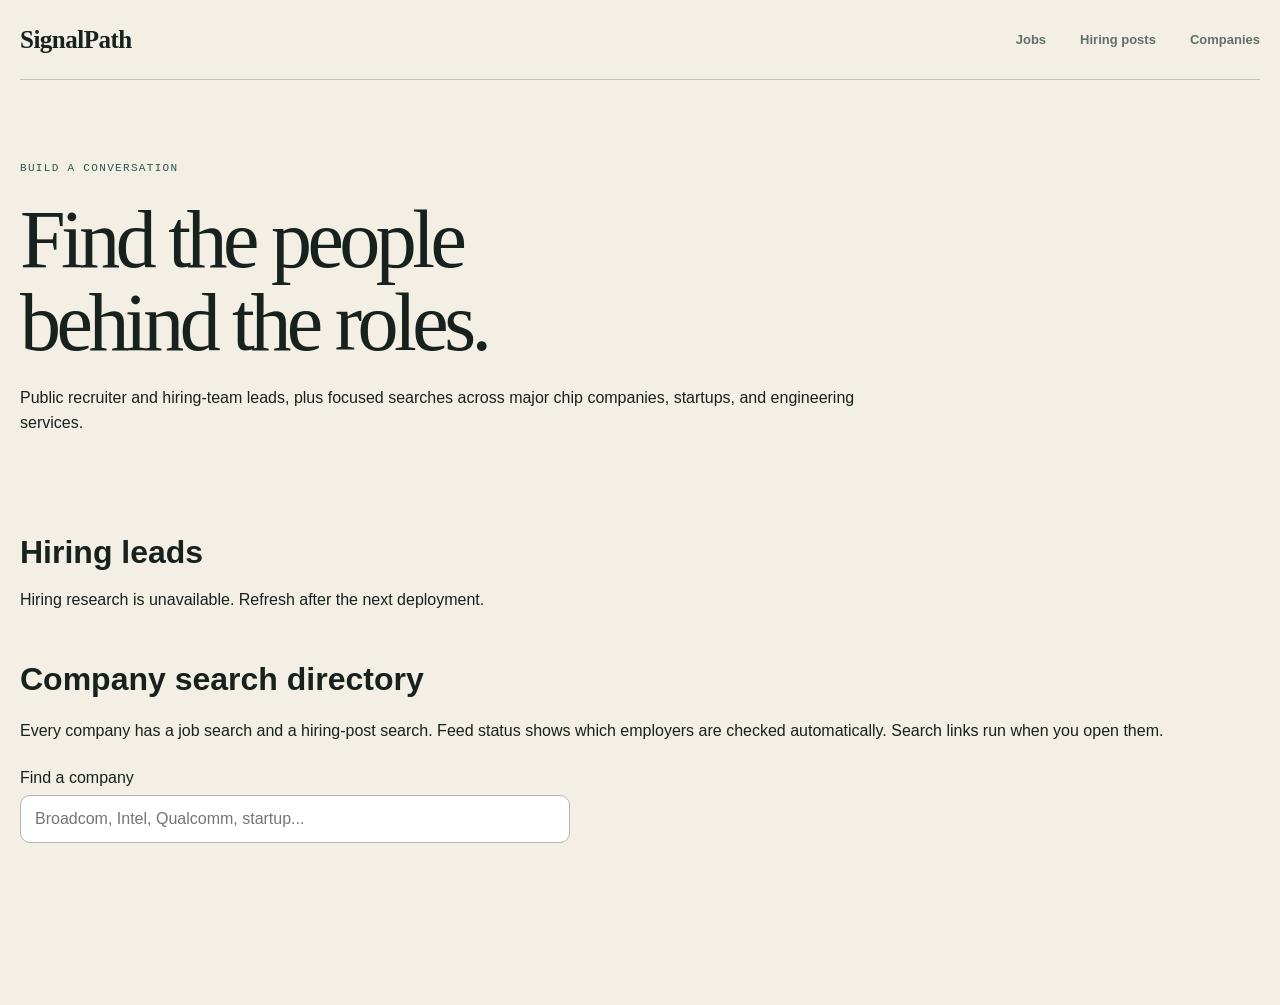
==== site/outreach.html @ 69da47bc "Expand direct hardware company coverage and hiring outreach" ====
<!doctype html>
<html lang="en">
<head>
  <meta charset="utf-8"><meta name="viewport" content="width=device-width,initial-scale=1">
  <meta name="theme-color" content="#173f35"><title>Hiring Posts & Companies | SignalPath</title>
  <meta http-equiv="Content-Security-Policy" content="default-src 'self'; script-src 'self'; style-src 'self' https://fonts.googleapis.com; font-src https://fonts.gstatic.com; img-src 'self' data:; connect-src 'self'; base-uri 'none'; form-action 'none'; upgrade-insecure-requests">
  <link rel="stylesheet" href="styles.css"><script src="outreach.js" defer></script>
</head>
<body>
  <header class="site-header"><a class="brand" href="./">SignalPath</a><nav aria-label="Primary navigation"><a href="./#matches">Jobs</a><a href="#leads">Hiring posts</a><a href="#companies">Companies</a></nav></header>
  <main class="outreach-main">
    <section class="outreach-intro">
      <p class="eyebrow">BUILD A CONVERSATION</p><h1>Find the people<br>behind the roles.</h1>
      <p>Public recruiter and hiring-team leads, plus focused searches across major chip companies, startups, and engineering services.</p>
      <p id="research-date" class="mono"></p>
      <p id="research-scope" class="outreach-note"></p>
    </section>
    <section id="leads" aria-labelledby="leads-heading"><h2 id="leads-heading">Hiring leads</h2><div id="lead-list" class="lead-list" aria-live="polite">Loading hiring leads...</div></section>
    <section id="companies" aria-labelledby="companies-heading">
      <h2 id="companies-heading">Company search directory</h2>
      <p>Every company has a job search and a hiring-post search. Feed status shows which employers are checked automatically. Search links run when you open them.</p>
      <label class="directory-search">Find a company<input id="company-search" type="search" placeholder="Broadcom, Intel, Qualcomm, startup..."></label>
      <p id="directory-count" class="mono"></p><div id="company-directory" class="company-directory" aria-live="polite"></div>
    </section>
  </main>
</body>
</html>
---- site/styles.css ----
:root {
  --forest: #173f35;
  --forest-deep: #0d2c26;
  --forest-soft: #28594c;
  --signal: #ef6a36;
  --signal-soft: #ffe2d3;
  --cyan: #7ed8cf;
  --cream: #f3efe4;
  --paper: #fffdf7;
  --ink: #17211d;
  --muted: #637069;
  --line: #d6d1c3;
  --good: #2f6f91;
  --possible: #a66b20;
  --shadow: 0 24px 70px rgba(18, 45, 37, .12);
  --body: "Manrope", sans-serif;
  --display: "Newsreader", Georgia, serif;
  --mono: "DM Mono", monospace;
}

* {
  box-sizing: border-box;
}

html {
  scroll-behavior: smooth;
  max-width: 100%;
  overflow-x: hidden;
}

body {
  margin: 0;
  min-width: 320px;
  max-width: 100%;
  overflow-x: hidden;
  color: var(--ink);
  background: var(--cream);
  font-family: var(--body);
  -webkit-font-smoothing: antialiased;
}

button,
input,
select {
  font: inherit;
}

button,
a {
  -webkit-tap-highlight-color: transparent;
}

a {
  color: inherit;
}

.sr-only {
  position: absolute;
  width: 1px;
  height: 1px;
  padding: 0;
  margin: -1px;
  overflow: hidden;
  clip: rect(0, 0, 0, 0);
  white-space: nowrap;
  border: 0;
}

.skip-link {
  position: fixed;
  z-index: 100;
  top: 12px;
  left: 12px;
  padding: 10px 14px;
  color: white;
  background: var(--forest-deep);
  border-radius: 8px;
  transform: translateY(-150%);
}

.skip-link:focus {
  transform: translateY(0);
}

.page-grid {
  position: absolute;
  z-index: -1;
  inset: 0 0 auto;
  height: 960px;
  overflow: hidden;
  background:
    radial-gradient(circle at 82% 15%, rgba(126, 216, 207, .32), transparent 27%),
    radial-gradient(circle at 15% 31%, rgba(239, 106, 54, .13), transparent 22%),
    linear-gradient(rgba(23, 63, 53, .055) 1px, transparent 1px),
    linear-gradient(90deg, rgba(23, 63, 53, .055) 1px, transparent 1px);
  background-size: auto, auto, 44px 44px, 44px 44px;
  mask-image: linear-gradient(to bottom, black 70%, transparent);
}

.site-header {
  width: min(1240px, calc(100% - 40px));
  min-height: 80px;
  margin: 0 auto;
  display: flex;
  align-items: center;
  justify-content: space-between;
  border-bottom: 1px solid rgba(23, 63, 53, .24);
}

.brand {
  display: inline-flex;
  align-items: center;
  gap: 11px;
  font-family: var(--display);
  font-size: 25px;
  font-weight: 600;
  text-decoration: none;
  letter-spacing: -.02em;
}

.brand-mark {
  position: relative;
  display: inline-block;
  width: 31px;
  height: 31px;
  border: 1px solid var(--forest);
  border-radius: 50%;
}

.brand-mark i {
  position: absolute;
  left: 6px;
  width: 17px;
  height: 1px;
  background: var(--forest);
}

.brand-mark i:nth-child(1) { top: 9px; }
.brand-mark i:nth-child(2) { top: 15px; width: 12px; }
.brand-mark i:nth-child(3) { top: 21px; width: 7px; }

.site-header nav {
  display: flex;
  gap: 34px;
}

.site-header nav a {
  position: relative;
  color: var(--muted);
  font-size: 13px;
  font-weight: 700;
  text-decoration: none;
}

.site-header nav a::after {
  content: "";
  position: absolute;
  right: 0;
  bottom: -7px;
  left: 0;
  height: 2px;
  background: var(--signal);
  transform: scaleX(0);
  transition: transform .2s ease;
}

.site-header nav a:hover::after,
.site-header nav a:focus-visible::after {
  transform: scaleX(1);
}

.share-button {
  display: inline-flex;
  align-items: center;
  gap: 9px;
  padding: 10px 14px;
  color: var(--forest);
  background: transparent;
  border: 1px solid rgba(23, 63, 53, .35);
  border-radius: 999px;
  cursor: pointer;
  font-size: 12px;
  font-weight: 800;
  transition: color .2s ease, background .2s ease, transform .2s ease;
}

.share-button svg {
  width: 15px;
  fill: currentColor;
}

.share-button:hover {
  color: white;
  background: var(--forest);
  transform: translateY(-1px);
}

main {
  overflow: hidden;
}

.hero {
  width: min(1240px, calc(100% - 40px));
  min-height: 620px;
  margin: 0 auto;
  padding: 88px 0 82px;
  display: grid;
  grid-template-columns: minmax(0, 1.35fr) minmax(320px, .65fr);
  gap: 88px;
  align-items: center;
}

.hero > * {
  min-width: 0;
}

.hero-copy {
  animation: rise-in .7s cubic-bezier(.2, .7, .2, 1) both;
}

.eyebrow {
  margin: 0 0 17px;
  display: flex;
  align-items: center;
  gap: 9px;
  color: var(--forest-soft);
  font-family: var(--mono);
  font-size: 11px;
  font-weight: 500;
  letter-spacing: .12em;
  text-transform: uppercase;
}

.eyebrow span {
  display: inline-block;
  width: 26px;
  height: 1px;
  background: var(--signal);
}

h1,
h2,
h3,
p {
  overflow-wrap: anywhere;
}

h1 {
  max-width: 760px;
  margin: 0;
  font-family: var(--display);
  font-size: clamp(60px, 8vw, 108px);
  font-weight: 500;
  line-height: .86;
  letter-spacing: -.055em;
}

h1 em {
  color: var(--signal);
  font-weight: 500;
}

.hero-deck {
  max-width: 670px;
  margin: 28px 0 0;
  color: #4d5c55;
  font-size: clamp(16px, 1.7vw, 20px);
  line-height: 1.65;
}

.hero-actions {
  margin-top: 34px;
  display: flex;
  align-items: center;
  gap: 28px;
}

.primary-link {
  display: inline-flex;
  align-items: center;
  gap: 22px;
  padding: 13px 17px 13px 20px;
  color: white;
  background: var(--forest);
  border-radius: 4px;
  font-size: 13px;
  font-weight: 800;
  text-decoration: none;
  box-shadow: 6px 6px 0 var(--cyan);
  transition: transform .2s ease, box-shadow .2s ease;
}

.primary-link:hover {
  box-shadow: 3px 3px 0 var(--cyan);
  transform: translate(3px, 3px);
}

.text-link {
  color: var(--forest);
  font-size: 13px;
  font-weight: 800;
  text-underline-offset: 5px;
}

.scan-card {
  position: relative;
  min-height: 440px;
  padding: 24px;
  color: white;
  background: var(--forest-deep);
  border-radius: 3px 40px 3px 3px;
  box-shadow: 18px 18px 0 rgba(126, 216, 207, .45), var(--shadow);
  overflow: hidden;
  animation: rise-in .7s .14s cubic-bezier(.2, .7, .2, 1) both;
}

.scan-card::before {
  content: "";
  position: absolute;
  inset: 0;
  opacity: .17;
  background-image: linear-gradient(rgba(255,255,255,.22) 1px, transparent 1px), linear-gradient(90deg, rgba(255,255,255,.22) 1px, transparent 1px);
  background-size: 30px 30px;
}

.scan-card-top,
.scan-meta,
.radar {
  position: relative;
  z-index: 1;
}

.scan-card-top {
  display: flex;
  justify-content: space-between;
  align-items: center;
}

.mono {
  font-family: var(--mono);
  font-size: 10px;
  letter-spacing: .08em;
  text-transform: uppercase;
}

.live-indicator {
  display: inline-flex;
  align-items: center;
  gap: 8px;
  font-size: 11px;
  font-weight: 800;
  letter-spacing: .06em;
  text-transform: uppercase;
}

.live-indicator i {
  width: 8px;
  height: 8px;
  background: var(--cyan);
  border-radius: 50%;
  box-shadow: 0 0 0 5px rgba(126, 216, 207, .14);
}

.live-indicator.degraded i,
.live-indicator.stale i {
  background: #ffb463;
  box-shadow: 0 0 0 5px rgba(255, 180, 99, .14);
}

.radar {
  width: 260px;
  height: 260px;
  margin: 32px auto 20px;
  border: 1px solid rgba(255,255,255,.2);
  border-radius: 50%;
  background: radial-gradient(circle, rgba(126,216,207,.18), transparent 62%);
  overflow: hidden;
}

.radar::before,
.radar::after {
  content: "";
  position: absolute;
  background: rgba(255,255,255,.18);
}

.radar::before { top: 50%; right: 0; left: 0; height: 1px; }
.radar::after { top: 0; bottom: 0; left: 50%; width: 1px; }

.radar-ring {
  position: absolute;
  top: 50%;
  left: 50%;
  border: 1px solid rgba(255,255,255,.19);
  border-radius: 50%;
  transform: translate(-50%, -50%);
}

.ring-one { width: 65%; height: 65%; }
.ring-two { width: 36%; height: 36%; }
.ring-three { width: 8%; height: 8%; background: rgba(126,216,207,.18); }

.radar-beam {
  position: absolute;
  top: 50%;
  left: 50%;
  width: 50%;
  height: 50%;
  transform-origin: 0 0;
  background: conic-gradient(from 270deg, rgba(126,216,207,.42), transparent 28%);
  animation: sweep 5s linear infinite;
}

.radar-dot {
  position: absolute;
  width: 7px;
  height: 7px;
  background: var(--signal);
  border-radius: 50%;
  box-shadow: 0 0 12px var(--signal);
  animation: ping 2.2s ease-out infinite;
}

.dot-one { top: 29%; left: 66%; }
.dot-two { top: 67%; left: 28%; animation-delay: .7s; }
.dot-three { top: 74%; left: 72%; animation-delay: 1.25s; }

.scan-meta {
  display: grid;
  grid-template-columns: repeat(2, minmax(0, 1fr));
  gap: 14px;
}

.scan-meta div {
  min-width: 0;
  padding-top: 12px;
  border-top: 1px solid rgba(255,255,255,.19);
}

.scan-meta span,
.scan-meta strong {
  display: block;
}

.scan-meta span {
  margin-bottom: 6px;
  color: rgba(255,255,255,.59);
  font-size: 9px;
  letter-spacing: .08em;
  text-transform: uppercase;
}

.scan-meta strong {
  font-size: 12px;
  overflow-wrap: anywhere;
}

.metrics {
  width: min(1240px, calc(100% - 40px));
  margin: 0 auto 110px;
  display: grid;
  grid-template-columns: repeat(4, 1fr);
  border-top: 1px solid var(--line);
  border-bottom: 1px solid var(--line);
}

.metrics article {
  position: relative;
  min-width: 0;
  min-height: 166px;
  padding: 32px;
  border-right: 1px solid var(--line);
}

.metrics article:last-child { border-right: 0; }

.metric-index {
  position: absolute;
  top: 14px;
  right: 14px;
  color: #a9aea7;
  font-family: var(--mono);
  font-size: 9px;
}

.metrics strong {
  display: block;
  font-family: var(--display);
  font-size: 57px;
  font-weight: 500;
  line-height: 1;
}

.metrics p {
  margin: 8px 0 0;
  color: var(--muted);
  font-size: 11px;
  font-weight: 800;
  letter-spacing: .08em;
  text-transform: uppercase;
}

.matches {
  width: min(1120px, calc(100% - 40px));
  margin: 0 auto;
  padding-bottom: 120px;
}

.section-heading {
  margin-bottom: 32px;
  display: flex;
  align-items: flex-end;
  justify-content: space-between;
  gap: 24px;
}

.section-heading h2,
.method-section h2 {
  margin: 0;
  font-family: var(--display);
  font-size: clamp(46px, 6vw, 76px);
  font-weight: 500;
  line-height: .95;
  letter-spacing: -.04em;
}

.section-heading > p {
  margin: 0 0 7px;
  color: var(--muted);
  font-family: var(--mono);
  font-size: 11px;
  text-transform: uppercase;
}

.stale-warning {
  margin: -10px 0 20px;
  padding: 13px 16px;
  color: #754310;
  background: #ffe7c7;
  border-left: 4px solid #c67b27;
  font-size: 13px;
  line-height: 1.5;
}

.filter-panel {
  position: relative;
  z-index: 3;
  display: grid;
  grid-template-columns: minmax(280px, 1.5fr) repeat(3, minmax(150px, .7fr));
  gap: 1px;
  padding: 1px;
  background: var(--line);
  border: 1px solid var(--line);
  box-shadow: 8px 8px 0 rgba(23, 63, 53, .08);
}

.filter-panel label {
  min-width: 0;
  background: var(--paper);
}

.search-field {
  position: relative;
  display: flex;
  align-items: center;
}

.search-field svg {
  position: absolute;
  left: 17px;
  width: 18px;
  fill: none;
  stroke: var(--muted);
  stroke-linecap: round;
  stroke-width: 1.7;
}

.filter-panel input,
.filter-panel select {
  width: 100%;
  height: 58px;
  padding: 0 16px;
  color: var(--ink);
  background: transparent;
  border: 0;
  border-radius: 0;
  outline: none;
  font-size: 12px;
  font-weight: 700;
}

.filter-panel input { padding-left: 48px; }
.filter-panel input::placeholder { color: #8d958f; }
.filter-panel input:focus,
.filter-panel select:focus { box-shadow: inset 0 0 0 2px var(--forest); }

.tier-filters {
  margin: 19px 0 24px;
  display: flex;
  align-items: center;
  gap: 8px;
  flex-wrap: wrap;
}

.tier-button {
  padding: 8px 13px;
  color: var(--muted);
  background: transparent;
  border: 1px solid var(--line);
  border-radius: 999px;
  cursor: pointer;
  font-size: 11px;
  font-weight: 800;
}

.tier-button i {
  display: inline-block;
  width: 7px;
  height: 7px;
  margin-right: 4px;
  border-radius: 50%;
}

.strong-dot { background: var(--forest); }
.good-dot { background: var(--good); }
.possible-dot { background: var(--possible); }
.tier-button:hover,
.tier-button.active { color: white; background: var(--forest); border-color: var(--forest); }

.job-list {
  display: grid;
  gap: 12px;
}

.job-card {
  position: relative;
  display: grid;
  grid-template-columns: 94px minmax(0, 1fr) auto;
  gap: 22px;
  min-height: 190px;
  padding: 26px 28px 26px 20px;
  background: rgba(255, 253, 247, .92);
  border: 1px solid var(--line);
  box-shadow: 0 6px 0 transparent;
  transition: border-color .2s ease, box-shadow .2s ease, transform .2s ease;
  animation: card-in .45s cubic-bezier(.2,.7,.2,1) both;
}

.job-card::before {
  content: "";
  position: absolute;
  top: -1px;
  bottom: -1px;
  left: -1px;
  width: 4px;
  background: var(--possible);
}

.job-card.tier-strong::before { background: var(--forest); }
.job-card.tier-good::before { background: var(--good); }

.job-card:hover {
  border-color: rgba(23,63,53,.5);
  box-shadow: 7px 7px 0 rgba(126, 216, 207, .4);
  transform: translate(-2px, -2px);
}

.score-block {
  align-self: start;
  padding-top: 8px;
  text-align: center;
}

.score-block strong {
  display: block;
  font-family: var(--display);
  font-size: 48px;
  font-weight: 500;
  line-height: .8;
}

.score-block span {
  display: block;
  margin-top: 10px;
  color: var(--muted);
  font-family: var(--mono);
  font-size: 8px;
  letter-spacing: .08em;
  text-transform: uppercase;
}

.job-body {
  min-width: 0;
}

.job-tags,
.job-meta,
.job-reasons {
  display: flex;
  align-items: center;
  flex-wrap: wrap;
  gap: 7px;
}

.job-tags span,
.job-reasons span {
  padding: 4px 7px;
  color: var(--forest-soft);
  background: #e8f1eb;
  border-radius: 3px;
  font-family: var(--mono);
  font-size: 8px;
  font-weight: 500;
  letter-spacing: .04em;
  text-transform: uppercase;
}

.job-tags .source-broad {
  color: #716651;
  background: #eee8da;
}

.job-tags .tier-tag {
  color: #8c421e;
  background: var(--signal-soft);
}

.job-card h3 {
  max-width: 730px;
  margin: 12px 0 3px;
  font-family: var(--display);
  font-size: clamp(24px, 3vw, 31px);
  font-weight: 600;
  line-height: 1.06;
  letter-spacing: -.025em;
}

.job-company {
  margin: 0;
  color: var(--forest-soft);
  font-size: 14px;
  font-weight: 800;
}

.job-meta {
  margin-top: 13px;
  color: var(--muted);
  font-size: 11px;
}

.job-meta span:not(:last-child)::after {
  content: "/";
  margin-left: 7px;
  color: #bbb7ab;
}

.job-reasons {
  margin-top: 14px;
}

.job-reasons span {
  color: #58645e;
  background: #f2efe6;
  text-transform: none;
  letter-spacing: 0;
}

.job-warning {
  margin: 12px 0 0;
  color: #855221;
  font-size: 10px;
  line-height: 1.5;
}

.job-actions {
  min-width: 118px;
  align-self: center;
  display: flex;
  flex-direction: column;
  gap: 8px;
}

.job-actions a {
  display: inline-flex;
  min-height: 40px;
  padding: 9px 13px;
  align-items: center;
  justify-content: center;
  color: var(--forest);
  border: 1px solid rgba(23,63,53,.35);
  border-radius: 3px;
  font-size: 10px;
  font-weight: 800;
  text-decoration: none;
  text-transform: uppercase;
  letter-spacing: .05em;
}

.job-actions a.primary-action {
  color: white;
  background: var(--forest);
  border-color: var(--forest);
}

.job-actions a:hover { box-shadow: 3px 3px 0 var(--cyan); }

.loading-card {
  min-height: 170px;
  padding: 30px;
  background: rgba(255,255,255,.48);
  border: 1px solid var(--line);
}

.loading-card span {
  display: block;
  height: 13px;
  margin-bottom: 15px;
  background: linear-gradient(90deg, #e9e4d8, #f8f5ec, #e9e4d8);
  background-size: 220% 100%;
  animation: shimmer 1.4s linear infinite;
}

.loading-card span:nth-child(1) { width: 24%; }
.loading-card span:nth-child(2) { width: 65%; height: 28px; }
.loading-card span:nth-child(3) { width: 43%; }

.empty-state {
  padding: 70px 20px;
  text-align: center;
  background: rgba(255,253,247,.65);
  border: 1px dashed #aaa99f;
}

.empty-state > span {
  color: var(--signal);
  font-family: var(--display);
  font-size: 60px;
}

.empty-state h3 { margin: 0; font-family: var(--display); font-size: 30px; }
.empty-state p { color: var(--muted); }
.empty-state button,
.load-more {
  padding: 10px 16px;
  color: white;
  background: var(--forest);
  border: 0;
  border-radius: 3px;
  cursor: pointer;
  font-size: 11px;
  font-weight: 800;
}

.load-more {
  display: block;
  min-width: 190px;
  margin: 28px auto 0;
}

.coverage-section {
  padding: 110px max(20px, calc((100vw - 1240px) / 2));
  color: white;
  background:
    radial-gradient(circle at 88% 12%, rgba(126,216,207,.18), transparent 28%),
    linear-gradient(135deg, var(--forest-deep), #123b31);
}

.section-heading.light {
  width: 100%;
  margin-bottom: 48px;
}

.section-heading.light .eyebrow,
.section-heading.light > p { color: rgba(255,255,255,.67); }

.coverage-grid {
  display: grid;
  grid-template-columns: 1fr 1fr;
  border-top: 1px solid rgba(255,255,255,.2);
  border-bottom: 1px solid rgba(255,255,255,.2);
}

.coverage-grid article {
  min-width: 0;
  padding: 42px 42px 48px 0;
}

.coverage-grid article + article {
  padding-right: 0;
  padding-left: 42px;
  border-left: 1px solid rgba(255,255,255,.2);
}

.coverage-number {
  float: right;
  color: var(--cyan);
  font-family: var(--display);
  font-size: 57px;
  line-height: .8;
}

.coverage-grid h3 {
  margin: 0;
  font-family: var(--display);
  font-size: 29px;
  font-weight: 500;
}

.coverage-grid article > p {
  max-width: 480px;
  margin: 12px 0 25px;
  color: rgba(255,255,255,.62);
  font-size: 12px;
  line-height: 1.65;
}

.company-cloud {
  display: flex;
  flex-wrap: wrap;
  gap: 6px;
}

.company-cloud a,
.company-cloud span {
  padding: 6px 8px;
  color: var(--cyan);
  border: 1px solid rgba(126,216,207,.28);
  border-radius: 3px;
  font-family: var(--mono);
  font-size: 8px;
  text-decoration: none;
  text-transform: uppercase;
}

.company-cloud a:hover { color: var(--forest-deep); background: var(--cyan); }
.company-cloud .unhealthy { color: #ffb463; border-color: rgba(255,180,99,.4); }
.company-cloud.subdued span { color: rgba(255,255,255,.6); border-color: rgba(255,255,255,.16); }

.method-section {
  width: min(1120px, calc(100% - 40px));
  margin: 0 auto;
  padding: 120px 0;
  display: grid;
  grid-template-columns: .85fr 1.15fr;
  gap: 100px;
}

.method-copy > p {
  margin: 0;
  color: #53615a;
  font-size: 16px;
  line-height: 1.75;
}

.score-scale {
  margin: 36px 0;
  padding: 0;
  list-style: none;
}

.score-scale li {
  display: grid;
  grid-template-columns: 1fr 72px 72px;
  gap: 16px;
  align-items: center;
  min-height: 44px;
  border-bottom: 1px solid var(--line);
}

.scale-bar { height: 6px; transform-origin: left; }
.strong-scale { width: 100%; background: var(--forest); }
.good-scale { width: 68%; background: var(--good); }
.possible-scale { width: 42%; background: var(--possible); }
.score-scale b { font-family: var(--mono); font-size: 10px; }
.score-scale em { color: var(--muted); font-size: 11px; font-style: normal; }
.method-copy .disclaimer { padding: 18px; color: #6b614f; background: #e9e3d4; border-left: 3px solid var(--signal); font-size: 11px; line-height: 1.65; }

footer {
  min-height: 160px;
  padding: 40px max(20px, calc((100vw - 1240px) / 2));
  display: grid;
  grid-template-columns: auto 1fr auto;
  gap: 40px;
  align-items: center;
  color: white;
  background: #0a211c;
}

.footer-brand .brand-mark { border-color: var(--cyan); }
.footer-brand .brand-mark i { background: var(--cyan); }
footer > p { max-width: 560px; margin: 0; color: rgba(255,255,255,.55); font-size: 11px; line-height: 1.6; }
footer .mono { text-align: right; }

.toast {
  position: fixed;
  z-index: 50;
  right: 20px;
  bottom: 20px;
  max-width: calc(100vw - 40px);
  padding: 12px 16px;
  color: white;
  background: var(--forest-deep);
  border-left: 4px solid var(--cyan);
  box-shadow: var(--shadow);
  font-size: 12px;
  font-weight: 700;
  opacity: 0;
  pointer-events: none;
  transform: translateY(12px);
  transition: opacity .2s ease, transform .2s ease;
}

.toast.visible { opacity: 1; transform: translateY(0); }

@keyframes rise-in {
  from { opacity: 0; transform: translateY(28px); }
  to { opacity: 1; transform: translateY(0); }
}

@keyframes card-in {
  from { opacity: 0; transform: translateY(12px); }
  to { opacity: 1; transform: translateY(0); }
}

@keyframes sweep {
  to { transform: rotate(360deg); }
}

@keyframes ping {
  0%, 100% { box-shadow: 0 0 0 0 rgba(239,106,54,.55), 0 0 12px var(--signal); }
  55% { box-shadow: 0 0 0 10px rgba(239,106,54,0), 0 0 12px var(--signal); }
}

@keyframes shimmer {
  to { background-position: -220% 0; }
}

@media (max-width: 980px) {
  .hero { grid-template-columns: 1fr; gap: 48px; padding-top: 65px; }
  .scan-card { width: min(500px, calc(100% - 18px)); justify-self: center; }
  .metrics { grid-template-columns: 1fr 1fr; }
  .metrics article:nth-child(2) { border-right: 0; }
  .metrics article:nth-child(-n+2) { border-bottom: 1px solid var(--line); }
  .filter-panel { grid-template-columns: 1fr 1fr; }
  .search-field { grid-column: 1 / -1; }
  .job-card { grid-template-columns: 78px minmax(0, 1fr); }
  .job-actions { grid-column: 2; flex-direction: row; justify-content: flex-start; }
  .job-actions a { min-width: 118px; }
  .method-section { grid-template-columns: 1fr; gap: 45px; }
}

@media (max-width: 720px) {
  .site-header { width: min(calc(100% - 24px), 1240px); min-height: 68px; }
  .site-header nav { display: none; }
  .brand { font-size: 21px; }
  .share-button span { display: none; }
  .share-button { width: 39px; height: 39px; padding: 0; justify-content: center; }
  .hero { width: min(calc(100% - 24px), 1240px); min-height: 0; padding: 60px 0 80px; }
  h1 { max-width: 100%; font-size: clamp(50px, 14.5vw, 64px); line-height: .9; }
  .hero-deck { font-size: 15px; }
  .hero-actions { align-items: flex-start; flex-direction: column; gap: 22px; }
  .scan-card { width: calc(100% - 18px); min-width: 0; max-width: calc(100% - 18px); min-height: 400px; padding: 19px; border-radius: 3px 28px 3px 3px; }
  .radar { width: 235px; height: 235px; }
  .metrics { width: calc(100% - 24px); margin-bottom: 85px; }
  .metrics article { min-height: 130px; padding: 25px 18px; }
  .metrics strong { font-size: 44px; }
  .metrics p { font-size: 8px; overflow-wrap: anywhere; }
  .matches { width: calc(100% - 24px); padding-bottom: 90px; }
  .section-heading { align-items: flex-start; flex-direction: column; }
  .section-heading > p { margin: 0; }
  .filter-panel { grid-template-columns: 1fr; }
  .search-field { grid-column: auto; }
  .job-card { grid-template-columns: 59px minmax(0, 1fr); gap: 12px; padding: 20px 14px 20px 12px; }
  .score-block strong { font-size: 38px; }
  .score-block span { font-size: 7px; }
  .job-card h3 { font-size: 24px; }
  .job-reasons { display: none; }
  .job-actions { grid-column: 1 / -1; }
  .job-actions a { flex: 1; }
  .coverage-section { padding-top: 85px; padding-bottom: 85px; }
  .coverage-grid { grid-template-columns: 1fr; }
  .coverage-grid article { padding: 32px 0; }
  .coverage-grid article + article { padding: 32px 0; border-top: 1px solid rgba(255,255,255,.2); border-left: 0; }
  .coverage-number { font-size: 45px; }
  .method-section { width: calc(100% - 24px); padding: 85px 0; }
  .score-scale li { grid-template-columns: 1fr 64px 58px; gap: 10px; }
  footer { grid-template-columns: 1fr; gap: 18px; }
  footer .mono { text-align: left; }
}

@media (prefers-reduced-motion: reduce) {
  html { scroll-behavior: auto; }
  *, *::before, *::after { animation-duration: .01ms !important; animation-iteration-count: 1 !important; transition-duration: .01ms !important; }
}

.outreach-main { width: min(1240px, calc(100% - 40px)); margin: 50px auto 100px; }
.outreach-intro { max-width: 850px; padding: 30px 0; }
.outreach-intro h1 { font-size: clamp(45px, 7vw, 82px); line-height: 1.02; margin: 20px 0; }
.outreach-main section { margin-bottom: 52px; scroll-margin-top: 30px; }
.outreach-main h2 { margin: 20px 0; font-size: 32px; }
.outreach-main p { line-height: 1.6; }
.lead-list, .company-directory { display: grid; grid-template-columns: repeat(2, minmax(0, 1fr)); gap: 18px; }
.outreach-card { min-width: 0; padding: 24px; border: 1px solid #c8c6ba; border-radius: 18px; background: #fffdf7; }
.outreach-card h3 { margin: 0 0 12px; font-size: 24px; line-height: 1.15; }
.outreach-card small { display: block; color: #64675e; line-height: 1.5; }
.outreach-note { color: #766039; font-size: 14px; }
.outreach-actions { display: flex; flex-wrap: wrap; gap: 10px; margin: 18px 0; }
.outreach-actions a, .outreach-card button { padding: 9px 13px; border: 1px solid #52705f; border-radius: 8px; background: #f1f6ee; color: #173f35; font-size: 13px; text-decoration: none; cursor: pointer; }
.outreach-card summary { cursor: pointer; font-weight: 600; }
.directory-search { display: block; max-width: 550px; margin-top: 25px; }
.directory-search input { display: block; width: 100%; margin-top: 8px; padding: 14px; border: 1px solid #aeb8ac; border-radius: 10px; font: inherit; }
@media (max-width: 720px) { .lead-list, .company-directory { grid-template-columns: 1fr; } .outreach-main { width: calc(100% - 24px); } }
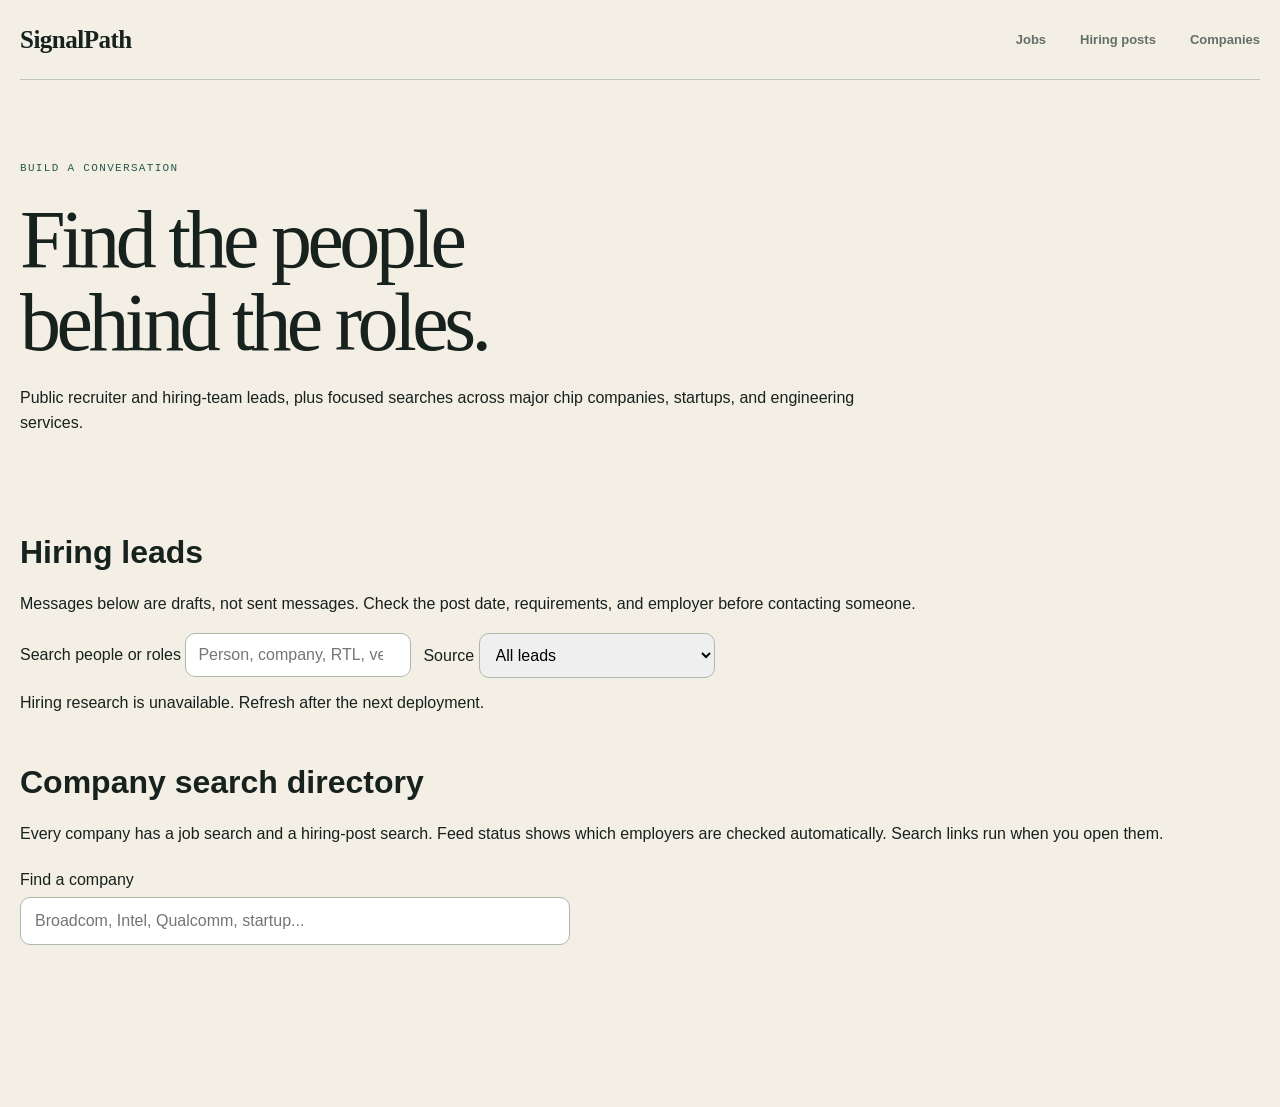
==== commit e2291feb: "feat: broaden people-first hiring research and explain degraded coverage" ====
--- a/site/outreach.html
+++ b/site/outreach.html
@@ -15,7 +15,16 @@
       <p id="research-date" class="mono"></p>
       <p id="research-scope" class="outreach-note"></p>
     </section>
-    <section id="leads" aria-labelledby="leads-heading"><h2 id="leads-heading">Hiring leads</h2><div id="lead-list" class="lead-list" aria-live="polite">Loading hiring leads...</div></section>
+    <section id="leads" aria-labelledby="leads-heading">
+      <h2 id="leads-heading">Hiring leads</h2>
+      <p>Messages below are drafts, not sent messages. Check the post date, requirements, and employer before contacting someone.</p>
+      <div class="lead-filters">
+        <label>Search people or roles <input id="lead-search" type="search" placeholder="Person, company, RTL, verification..."></label>
+        <label>Source <select id="lead-kind"><option value="all">All leads</option><option value="linkedin_post">LinkedIn posts</option><option value="indexed_profile">Indexed profiles</option><option value="other">Job and other hiring pages</option></select></label>
+      </div>
+      <p id="lead-count" class="mono" aria-live="polite"></p>
+      <div id="lead-list" class="lead-list" aria-live="polite">Loading hiring leads...</div>
+    </section>
     <section id="companies" aria-labelledby="companies-heading">
       <h2 id="companies-heading">Company search directory</h2>
       <p>Every company has a job search and a hiring-post search. Feed status shows which employers are checked automatically. Search links run when you open them.</p>
--- a/site/styles.css
+++ b/site/styles.css
@@ -1094,6 +1094,10 @@
 }
 
 .outreach-main { width: min(1240px, calc(100% - 40px)); margin: 50px auto 100px; }
+.source-issues { border: 1px solid #d4bb8b; border-radius: 12px; padding: 16px 22px; margin: 20px 0; color: #302916; background: #fff1d5; }
+.source-issues li { margin: 8px 0; overflow-wrap: anywhere; }
+.lead-filters { display: flex; flex-wrap: wrap; gap: 12px; margin: 16px 0; }
+.lead-filters input, .lead-filters select { padding: 12px; max-width: 100%; border: 1px solid #aeb8ac; border-radius: 10px; font: inherit; }
 .outreach-intro { max-width: 850px; padding: 30px 0; }
 .outreach-intro h1 { font-size: clamp(45px, 7vw, 82px); line-height: 1.02; margin: 20px 0; }
 .outreach-main section { margin-bottom: 52px; scroll-margin-top: 30px; }
